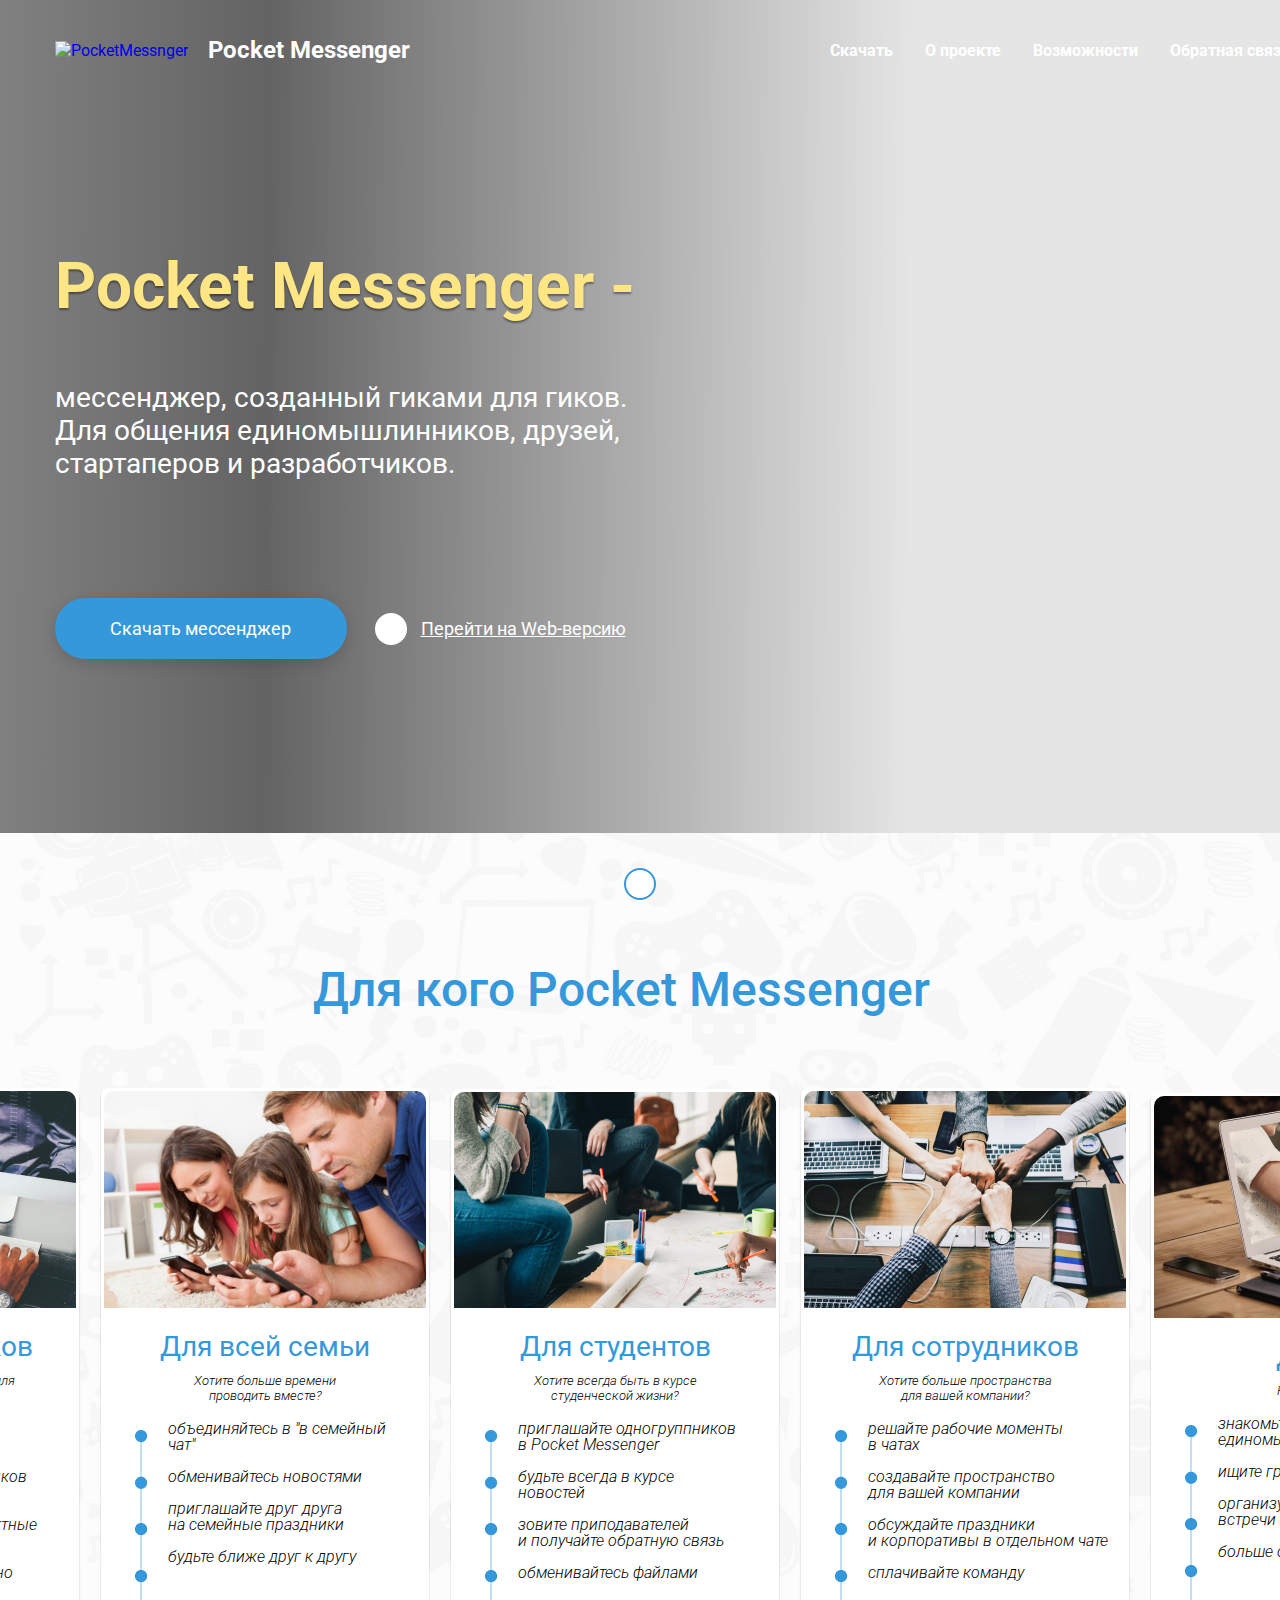
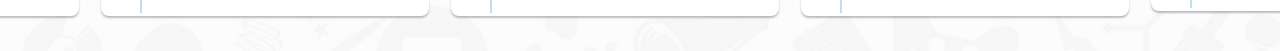
==== index.html @ c0f35e3f "index slider" ====
<!DOCTYPE html>
<html lang="en">

<head>
    <meta charset="UTF-8">
    <title>Pocket Messenger</title>
    <link href="css/normalize.css">
    <link href="https://fonts.googleapis.com/css?family=Roboto:300,300i,400,500,700,900" rel="stylesheet">
    <link rel="stylesheet" href="https://use.fontawesome.com/releases/v5.7.2/css/all.css" integrity="sha384-fnmOCqbTlWIlj8LyTjo7mOUStjsKC4pOpQbqyi7RrhN7udi9RwhKkMHpvLbHG9Sr" crossorigin="anonymous">
    <link rel="stylesheet" href="css/style.css">
</head>

<body>
    <header class="header" id="header">
        <div class="container">
            <div class="nav">
                <a href="#" class="logo">
                    <img src="img/Pocket.png" alt="PocketMessnger">
                </a>
                <p class="top_pocket_messenger">
                    Pocket Messenger
                </p>
                <ul class="menu">
                    <li class="menu_item">
                        <a href="#">Скачать</a>
                    </li>
                    <li class="menu_item">
                        <a href="#">О проекте</a>
                    </li>
                    <li class="menu_item">
                        <a href="#">Возможности</a>
                    </li>
                    <li class="menu_item">
                        <a href="#">Обратная связь</a>
                    </li>
                </ul>
            </div>
            <div class="offer">
                <div class="offer_title">
                    Pocket Messenger -
                </div>
                <p class="offer_intro">
                    мессенджер, созданный гиками для гиков.
                    Для общения единомышлинников, друзей, стартаперов и разработчиков.
                </p>
                <div class="offer_down">
                    <a href="#" class="btn_download">
                        Скачать мессенджер
                    </a>
                    <a href="#" class="fas fa-angle-right">
                    </a>
                    <a href="#" class="btn_web_version">
                        Перейти на Web-версию
                    </a>
                </div>
            </div>
        </div>
    </header>
    <section class="features" id="features">
        <div class="container_features_top">
            <a href="#" class="fas fa-angle-down">
            </a>
            <p class="features_title">
                Для кого Pocket Messenger
            </p>
        </div>
        <div class="container_features">
            <div class="slaider1">
                <img src="img/Slaider1.png" class="slaider_picture">
                <p class="features_slaider_title">
                    Для разработчиков
                </p>
                <p class="features_slaider_intro">
                    Нужно совместное пространство для<br> работы?
                </p>
                <div class="features_slaider">
                    <img src="img/Component-1.png" class="component">
                    <p> создавайте проекты и<br> объединяйтесь в группы</p>
                    <p>приглашайте новых участников<br> в команды</p>
                    <p>коллективно решайте проектные<br> вопросы</p>
                    <p>взамодействуйте эффективно</p>
                </div>
            </div>
            <div class="slaider2">
                <img src="img/Slaider2.png" class="slaider_picture">
                <p class="features_slaider_title">Для всей семьи</p>
                <p class="features_slaider_intro">
                    Хотите больше времени<br> проводить вместе?
                </p>
                <div class="features_slaider">
                    <img src="img/Component-1.png" class="component">
                    <p> объединяйтесь в "в семейный<br> чат"</p>
                    <p>обменивайтесь новостями</p>
                    <p>приглашайте друг друга<br> на семейные праздники</p>
                    <p>будьте ближе друг к другу</p>
                </div>
            </div>
            <div class="slaider3">
            	<img src="img/Slaider3.png" class="slaider_picture">
                <p class="features_slaider_title">Для студентов</p>
                <p class="features_slaider_intro">
                  Хотите всегда быть в курсе<br> студенческой жизни?
                </p>
                <div class="features_slaider">
                    <img src="img/Component-1.png" class="component">
                    <p> приглашайте одногруппников<br> в Pocket Messenger</p>
                    <p>будьте всегда в курсе<br> новостей</p>
                    <p>зовите приподавателей<br> и получайте обратную связь</p>
                    <p>обменивайтесь файлами</p>
                </div>
            </div>
            <div class="slaider4">
            	<img src="img/Slaider4.png" class="slaider_picture">
                <p class="features_slaider_title">Для сотрудников</p>
                <p class="features_slaider_intro">
                 Хотите больше пространства<br> для вашей компании?
                </p>
                <div class="features_slaider">
                    <img src="img/Component-1.png" class="component">
                    <p> решайте рабочие моменты<br> в чатах</p>
                    <p>создавайте пространство<br> для вашей компании</p>
                    <p>обсуждайте праздники<br> и корпоративы в отдельном чате</p>
                    <p>сплачивайте команду</p>
                </div>
            </div>
            <div class="slaider5">
            	<img src="img/Slaider5.png" class="slaider_picture">
                <p class="features_slaider_title">Для друзей</p>
                <p class="features_slaider_intro">
                 Не с кем играть в Dota 2?
                </p>
                <div class="features_slaider">
                    <img src="img/Component-1.png" class="component">
                    <p> знакомьтесь с<br> единомышленниками</p>
                    <p>ищите группы по интересам</p>
                    <p>организуйте тематические<br> встречи</p>
                    <p>больше общайтесь с друзьями</p>
                </div>
            </div>
        </div>
    </section>
</body>

</html>
---- css/style.css ----
body {
	font-family: 'Roboto', sans-serif;
	color: #3498DB;
	font-size 16px;
	margin: 0;
	padding: 0;
	overflow-x: hidden;
}

.container {
	max-width: 1171px;
	margin: 0 auto;
	height: 809px;

}

.header {
	/* background: url('../img/Group.png'), no-repeat; */
	background: linear-gradient(90.23deg, rgba(0, 0, 0, 0.47) -4.8%, rgba(0, 0, 0, 0.61) 20.84%, rgba(0, 0, 0, 0.1) 71.28%), url('../img/Group.png') no-repeat;
	background-size: cover;
	padding: 12px 0;
	color: #fff;


}

a {
	text-decoration: none
}

ul,
li {
	display: block;
	padding: 0;
	margin: 0;
}

.nav {
	display: -webkit-flex;
	display: -moz-flex;
	display: -ms-flex;
	display: -o-flex;
	display: flex;
	width: 1920px;
	align-items: center;
}

.logo {
	margin-right: 20px;
}

.btn_download {
	width: 252px;
	background: #3498DB;
	box-shadow: 0px 4px 15px rgba(0, 0, 0, 0.15);
	border-radius: 50px;
	font-weight: normal;
	font-size: 18px;
	padding: 20px;
	display: block;
	text-align: center;
	color: #fff;
}

.btn_download:hover {
	box-shadow: none;
}

.menu_item {
	margin-right: 32px;
}

.menu_item a {
	color: #FFFFFF;
	font-weight: bold;
	font-size: 16px;
}

.menu {
	display: -webkit-flex;
	display: -moz-flex;
	display: -ms-flex;
	display: -o-flex;
	display: flex;
}

.top_pocket_messenger {
	margin-right: 420px;
	font-weight: bold;
	font-size: 24px;
}

.offer_title {
	font-size: 64px;
	font-weight: bold;
	width: 818px;
	color: #FFE684;
	text-shadow: 0px 2px 2px rgba(0, 0, 0, 0.4);
	margin-top: 161px;
}

.offer_intro {
	font-size: 28px;
	width: 574px;
	margin-top: 57px;
}

.offer_down {
	display: -webkit-flex;
	display: -moz-flex;
	display: -ms-flex;
	display: -o-flex;
	display: flex;
	align-items: center;
	margin-top: 118px;
}

/* Кнопки */
.fa-angle-right {
	width: 32px;
	height: 32px;
	background: #FFFFFF;
	border: 2px solid #FFFFFF;
	box-sizing: border-box;
	padding: 6px;
	display: block;
	text-align: center;
	margin-left: 28px;
	color: #3498DB;
	border-radius: 50%;
}

.fa-angle-right:hover {
	background: #3498DB;
	border: 2px solid #3498DB;
	color: #FFFFFF;
}

.fa-angle-down {
	width: 32px;
	height: 32px;
	background: #FFFFFF;
	border: 2px solid #FFFFFF;
	box-sizing: border-box;
	padding: 6px;
	display: block;
	text-align: center;
	margin-left: 28px;
	color: #3498DB;
	border-radius: 50%;
	margin: auto;
	border: 2px solid #3498DB;

}

.fa-angle-down:hover {
	background: #3498DB;
	border: 2px solid #3498DB;
	color: #FFFFFF;
}

.btn_web_version {
	margin-left: 14px;
	font-size: 18px;
	text-decoration-line: underline;
	color: #FFFFFF;
}

.container_features_top {
	margin: 0 auto;
}

.features {
	background: url('../img/Fon.png') no-repeat;
	background-size: cover;
	padding: 35px 0;

}

.features_title {
	font-weight: 500;
	width: 655px;
	color: #3498DB;
	margin: auto;
	font-size: 48px;
	margin-top: 61px;
}

.container_features {
	margin: 0 auto;
	margin-top: 70px;
	display: -webkit-flex;
	display: -moz-flex;
	display: -ms-flex;
	display: -o-flex;
	display: flex;
	align-items: center;
	justify-content: center;
}

.slaider1 {
	border: 3px solid #fff;
	background: #FFFFFF;
	box-shadow: 0px 2px 2px rgba(0, 0, 0, 0.25);
	border-radius: 8px;
	margin-right: 22px;

}

.slaider_picture {
	border-radius: 10px 10px 0 0;

}

.features_slaider_title {
	font-size: 28px;
	color: #3498DB;
	font-weight: regular;
	margin: auto;
	margin-top: 18px;
	text-align: center;
}

.features_slaider_intro {
	margin: auto;
	margin-top: 10px;
	margin-bottom: 18px;
	font-style: italic;
	font-weight: 300;
	font-size: 13px;
	text-align: center;
	color: #000000;
}

.component {
	margin-left: 31px;
	float: left;
	margin-right: 20px;
	margin-top: 9px;
}

.features_slaider {
	margin: auto;
	font-weight: 300;
	font-size: 16px;
	color: #000000;
	line-height: 1.0em;
	font-style: italic;
}

.slaider2 {
	border: 3px solid #fff;
	background: #FFFFFF;
	box-shadow: 0px 2px 2px rgba(0, 0, 0, 0.25);
	border-radius: 8px;
	margin-right: 22px;
}

.slaider3 {
	border: 3px solid #fff;
	background: #FFFFFF;
	box-shadow: 0px 2px 2px rgba(0, 0, 0, 0.25);
	border-radius: 8px;
	margin-right: 22px;
}

.slaider4 {
	border: 3px solid #fff;
	background: #FFFFFF;
	box-shadow: 0px 2px 2px rgba(0, 0, 0, 0.25);
	border-radius: 8px;
	margin-right: 22px;
}

.slaider5 {
	border: 3px solid #fff;
	background: #FFFFFF;
	box-shadow: 0px 2px 2px rgba(0, 0, 0, 0.25);
	border-radius: 8px;
}
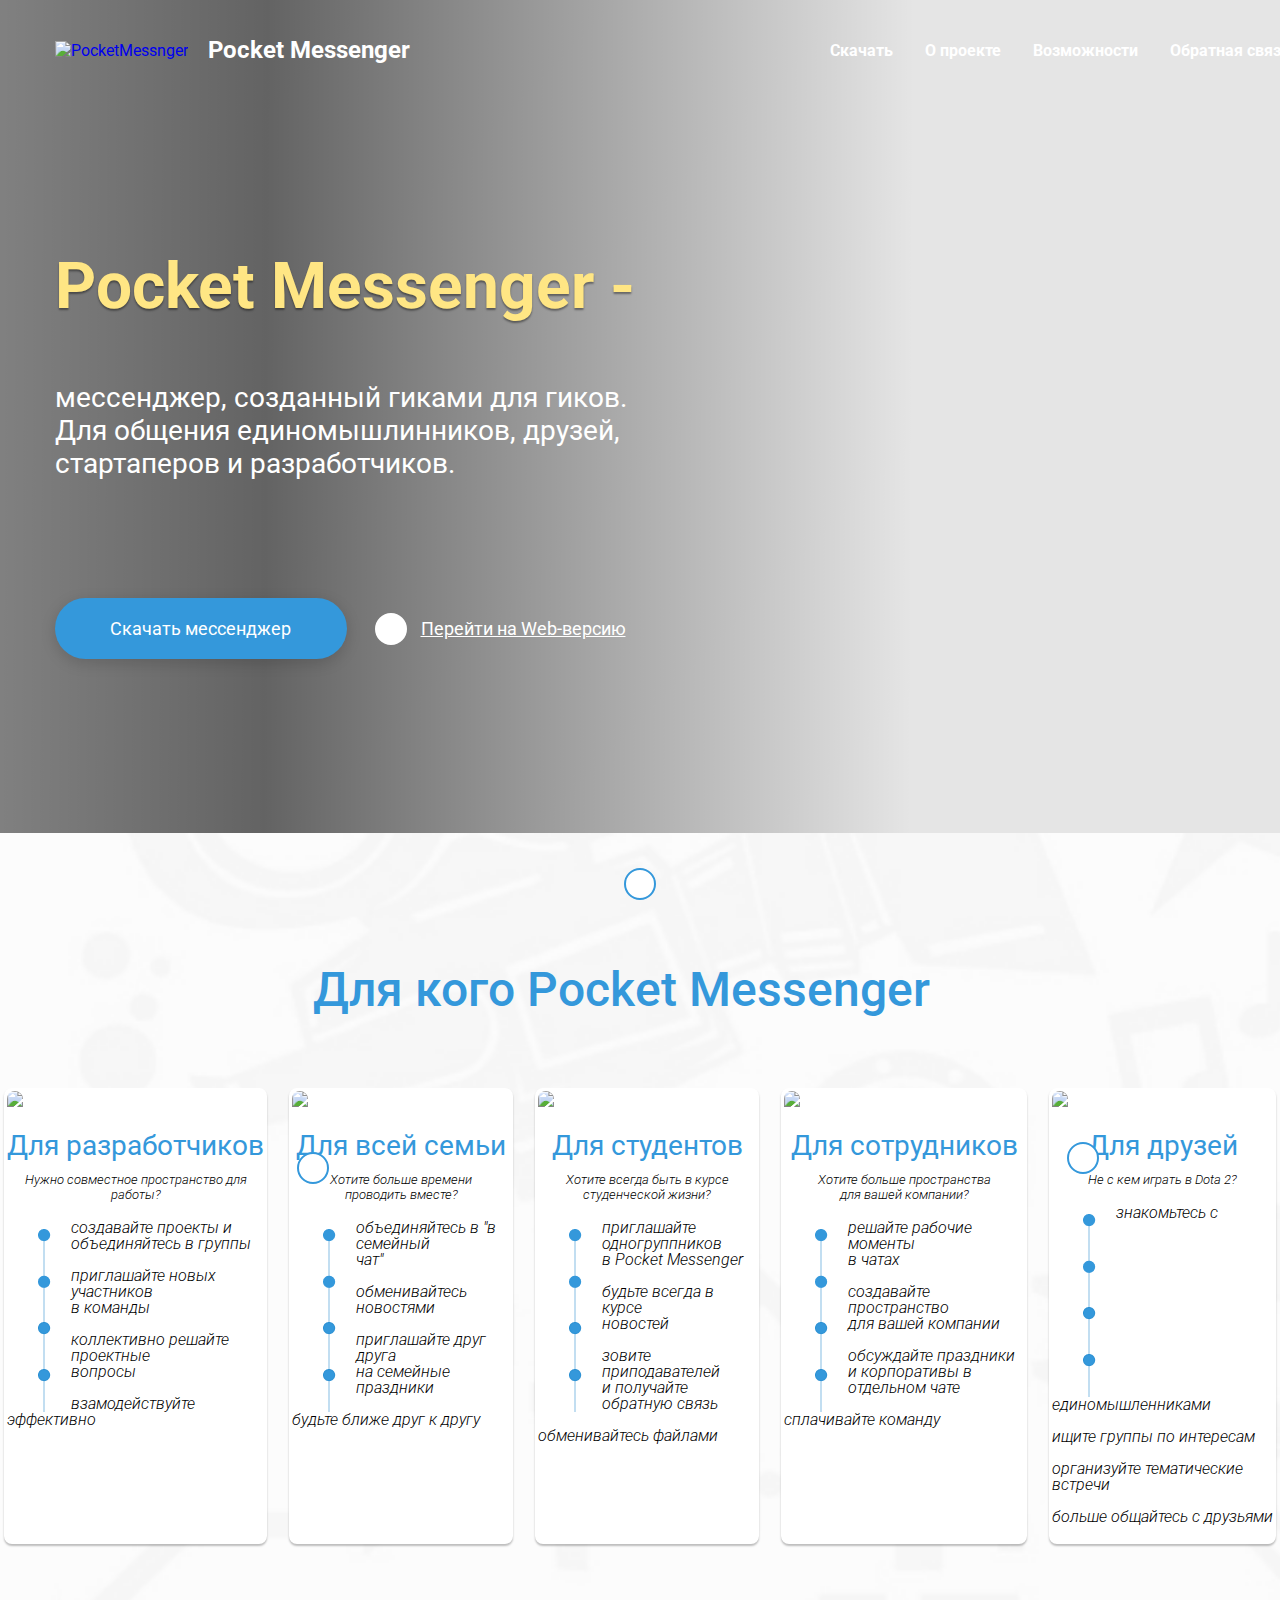
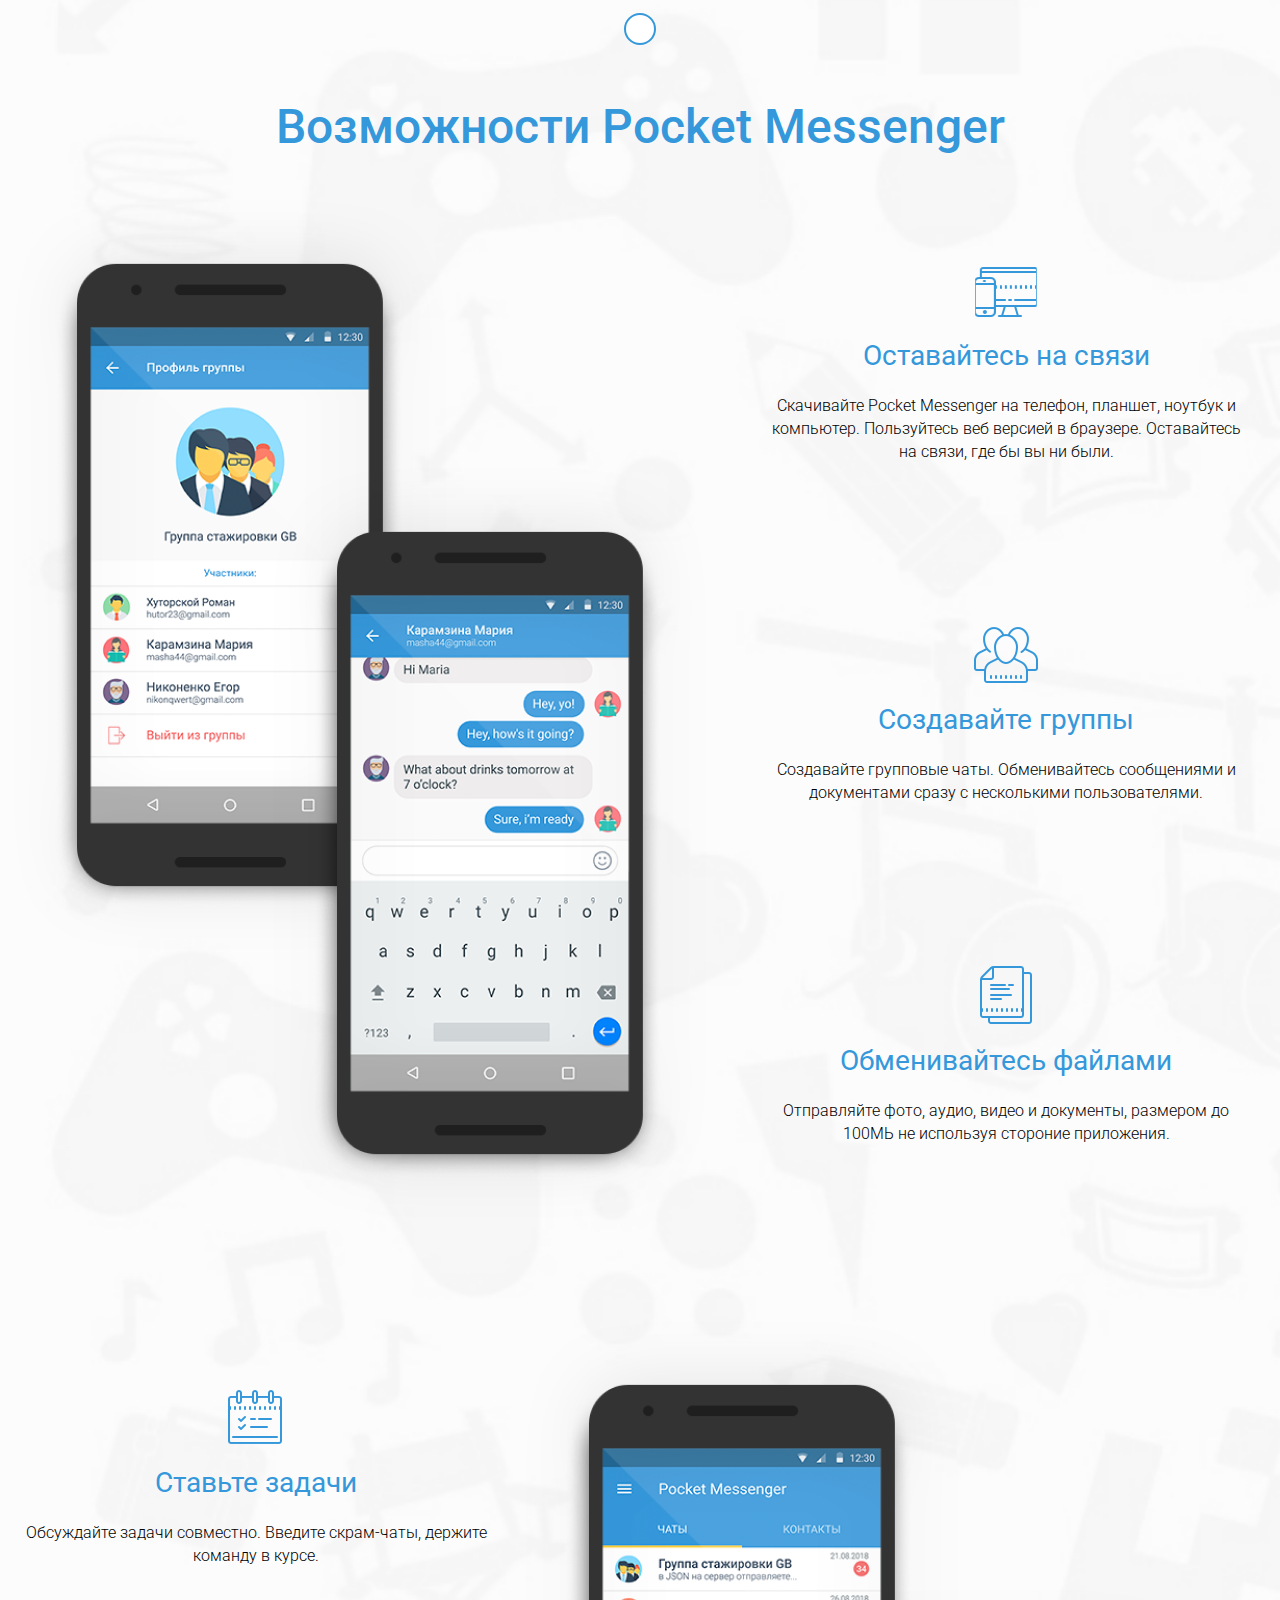
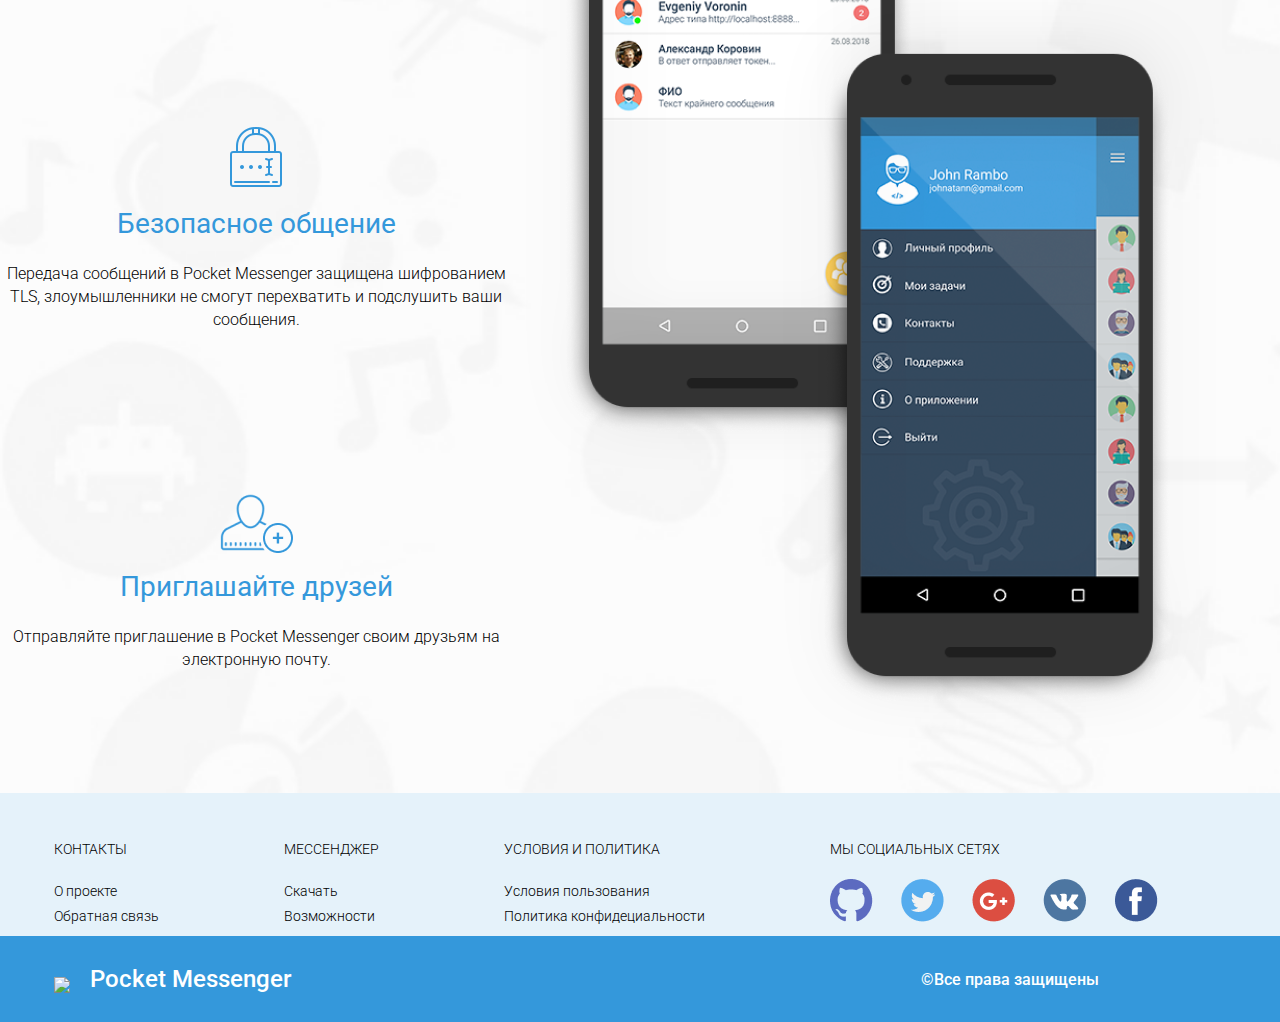
==== commit 9d4b4ce6: "index full" ====
--- a/index.html
+++ b/index.html
@@ -2,143 +2,232 @@
 <html lang="en">
 
 <head>
-    <meta charset="UTF-8">
-    <title>Pocket Messenger</title>
-    <link href="css/normalize.css">
-    <link href="https://fonts.googleapis.com/css?family=Roboto:300,300i,400,500,700,900" rel="stylesheet">
-    <link rel="stylesheet" href="https://use.fontawesome.com/releases/v5.7.2/css/all.css" integrity="sha384-fnmOCqbTlWIlj8LyTjo7mOUStjsKC4pOpQbqyi7RrhN7udi9RwhKkMHpvLbHG9Sr" crossorigin="anonymous">
-    <link rel="stylesheet" href="css/style.css">
+	<meta charset="UTF-8">
+	<title>Pocket Messenger</title>
+	<link href="css/normalize.css">
+	<link href="https://fonts.googleapis.com/css?family=Roboto:300,300i,400,500,700,900" rel="stylesheet">
+	<link rel="stylesheet" href="https://use.fontawesome.com/releases/v5.7.2/css/all.css" integrity="sha384-fnmOCqbTlWIlj8LyTjo7mOUStjsKC4pOpQbqyi7RrhN7udi9RwhKkMHpvLbHG9Sr" crossorigin="anonymous">
+	<link rel="stylesheet" href="css/style.css">
 </head>
 
 <body>
-    <header class="header" id="header">
-        <div class="container">
-            <div class="nav">
-                <a href="#" class="logo">
-                    <img src="img/Pocket.png" alt="PocketMessnger">
-                </a>
-                <p class="top_pocket_messenger">
-                    Pocket Messenger
-                </p>
-                <ul class="menu">
-                    <li class="menu_item">
-                        <a href="#">Скачать</a>
-                    </li>
-                    <li class="menu_item">
-                        <a href="#">О проекте</a>
-                    </li>
-                    <li class="menu_item">
-                        <a href="#">Возможности</a>
-                    </li>
-                    <li class="menu_item">
-                        <a href="#">Обратная связь</a>
-                    </li>
-                </ul>
-            </div>
-            <div class="offer">
-                <div class="offer_title">
-                    Pocket Messenger -
-                </div>
-                <p class="offer_intro">
-                    мессенджер, созданный гиками для гиков.
-                    Для общения единомышлинников, друзей, стартаперов и разработчиков.
-                </p>
-                <div class="offer_down">
-                    <a href="#" class="btn_download">
-                        Скачать мессенджер
-                    </a>
-                    <a href="#" class="fas fa-angle-right">
-                    </a>
-                    <a href="#" class="btn_web_version">
-                        Перейти на Web-версию
-                    </a>
-                </div>
-            </div>
-        </div>
-    </header>
-    <section class="features" id="features">
-        <div class="container_features_top">
-            <a href="#" class="fas fa-angle-down">
-            </a>
-            <p class="features_title">
-                Для кого Pocket Messenger
-            </p>
-        </div>
-        <div class="container_features">
-            <div class="slaider1">
-                <img src="img/Slaider1.png" class="slaider_picture">
-                <p class="features_slaider_title">
-                    Для разработчиков
-                </p>
-                <p class="features_slaider_intro">
-                    Нужно совместное пространство для<br> работы?
-                </p>
-                <div class="features_slaider">
-                    <img src="img/Component-1.png" class="component">
-                    <p> создавайте проекты и<br> объединяйтесь в группы</p>
-                    <p>приглашайте новых участников<br> в команды</p>
-                    <p>коллективно решайте проектные<br> вопросы</p>
-                    <p>взамодействуйте эффективно</p>
-                </div>
-            </div>
-            <div class="slaider2">
-                <img src="img/Slaider2.png" class="slaider_picture">
-                <p class="features_slaider_title">Для всей семьи</p>
-                <p class="features_slaider_intro">
-                    Хотите больше времени<br> проводить вместе?
-                </p>
-                <div class="features_slaider">
-                    <img src="img/Component-1.png" class="component">
-                    <p> объединяйтесь в "в семейный<br> чат"</p>
-                    <p>обменивайтесь новостями</p>
-                    <p>приглашайте друг друга<br> на семейные праздники</p>
-                    <p>будьте ближе друг к другу</p>
-                </div>
-            </div>
-            <div class="slaider3">
-            	<img src="img/Slaider3.png" class="slaider_picture">
-                <p class="features_slaider_title">Для студентов</p>
-                <p class="features_slaider_intro">
-                  Хотите всегда быть в курсе<br> студенческой жизни?
-                </p>
-                <div class="features_slaider">
-                    <img src="img/Component-1.png" class="component">
-                    <p> приглашайте одногруппников<br> в Pocket Messenger</p>
-                    <p>будьте всегда в курсе<br> новостей</p>
-                    <p>зовите приподавателей<br> и получайте обратную связь</p>
-                    <p>обменивайтесь файлами</p>
-                </div>
-            </div>
-            <div class="slaider4">
-            	<img src="img/Slaider4.png" class="slaider_picture">
-                <p class="features_slaider_title">Для сотрудников</p>
-                <p class="features_slaider_intro">
-                 Хотите больше пространства<br> для вашей компании?
-                </p>
-                <div class="features_slaider">
-                    <img src="img/Component-1.png" class="component">
-                    <p> решайте рабочие моменты<br> в чатах</p>
-                    <p>создавайте пространство<br> для вашей компании</p>
-                    <p>обсуждайте праздники<br> и корпоративы в отдельном чате</p>
-                    <p>сплачивайте команду</p>
-                </div>
-            </div>
-            <div class="slaider5">
-            	<img src="img/Slaider5.png" class="slaider_picture">
-                <p class="features_slaider_title">Для друзей</p>
-                <p class="features_slaider_intro">
-                 Не с кем играть в Dota 2?
-                </p>
-                <div class="features_slaider">
-                    <img src="img/Component-1.png" class="component">
-                    <p> знакомьтесь с<br> единомышленниками</p>
-                    <p>ищите группы по интересам</p>
-                    <p>организуйте тематические<br> встречи</p>
-                    <p>больше общайтесь с друзьями</p>
-                </div>
-            </div>
-        </div>
-    </section>
+	<header class="header" id="header">
+		<div class="container">
+			<div class="nav">
+				<a href="#" class="logo">
+					<img src="img/Pocket.png" alt="PocketMessnger">
+				</a>
+				<p class="top_pocket_messenger">
+					Pocket Messenger
+				</p>
+				<ul class="menu">
+					<li class="menu_item">
+						<a href="#">Скачать</a>
+					</li>
+					<li class="menu_item">
+						<a href="#">О проекте</a>
+					</li>
+					<li class="menu_item">
+						<a href="#">Возможности</a>
+					</li>
+					<li class="menu_item">
+						<a href="#">Обратная связь</a>
+					</li>
+				</ul>
+			</div>
+			<div class="offer">
+				<h1 class="offer_title">
+					Pocket Messenger -
+				</h1>
+				<p class="offer_intro">
+					мессенджер, созданный гиками для гиков.
+					Для общения единомышлинников, друзей, стартаперов и разработчиков.
+				</p>
+				<div class="offer_down">
+					<a href="#" class="btn_download">
+						Скачать мессенджер
+					</a>
+					<a href="#" class="fas fa-angle-right fa-angle-right_download">
+					</a>
+					<a href="#" class="btn_web_version">
+						Перейти на Web-версию
+					</a>
+				</div>
+			</div>
+		</div>
+	</header>
+	<section class="features" id="features">
+		<div class="container_features_top">
+			<a href="#" class="fas fa-angle-down fa-angle-down_top">
+			</a>
+			<h2 class="features_title">
+				Для кого Pocket Messenger
+			</h2>
+		</div>
+		<div class="container_features">
+			<div class="slider1">
+				<img src="img/slider1.png" class="slider_picture">
+				<i class="fas fa-angle-left">
+				</i>
+				<p class="features_slider_title">
+					Для разработчиков
+				</p>
+				<p class="features_slider_intro">
+					Нужно совместное пространство для<br> работы?
+				</p>
+				<div class="features_slider">
+					<img src="img/Component-1.png" class="component">
+					<p> создавайте проекты и<br> объединяйтесь в группы</p>
+					<p>приглашайте новых участников<br> в команды</p>
+					<p>коллективно решайте проектные<br> вопросы</p>
+					<p>взамодействуйте эффективно</p>
+				</div>
+			</div>
+			<div class="slider2">
+				<img src="img/slider2.png" class="slider_picture">
+				<p class="features_slider_title">Для всей семьи</p>
+				<p class="features_slider_intro">
+					Хотите больше времени<br> проводить вместе?
+				</p>
+				<div class="features_slider">
+					<img src="img/Component-1.png" class="component">
+					<p> объединяйтесь в "в семейный<br> чат"</p>
+					<p>обменивайтесь новостями</p>
+					<p>приглашайте друг друга<br> на семейные праздники</p>
+					<p>будьте ближе друг к другу</p>
+				</div>
+			</div>
+			<div class="slider3">
+				<img src="img/slider3.png" class="slider_picture">
+				<p class="features_slider_title">Для студентов</p>
+				<p class="features_slider_intro">
+					Хотите всегда быть в курсе<br> студенческой жизни?
+				</p>
+				<div class="features_slider">
+					<img src="img/Component-1.png" class="component">
+					<p> приглашайте одногруппников<br> в Pocket Messenger</p>
+					<p>будьте всегда в курсе<br> новостей</p>
+					<p>зовите приподавателей<br> и получайте обратную связь</p>
+					<p>обменивайтесь файлами</p>
+				</div>
+			</div>
+			<div class="slider4">
+				<img src="img/slider4.png" class="slider_picture">
+				<p class="features_slider_title">Для сотрудников</p>
+				<p class="features_slider_intro">
+					Хотите больше пространства<br> для вашей компании?
+				</p>
+				<div class="features_slider">
+					<img src="img/Component-1.png" class="component">
+					<p> решайте рабочие моменты<br> в чатах</p>
+					<p>создавайте пространство<br> для вашей компании</p>
+					<p>обсуждайте праздники<br> и корпоративы в отдельном чате</p>
+					<p>сплачивайте команду</p>
+				</div>
+			</div>
+			<div class="slider5">
+				<img src="img/slider5.png" class="slider_picture">
+				<i class="fas fa-angle-right fa-angle-right_slider">
+				</i>
+				<p class="features_slider_title">Для друзей</p>
+				<p class="features_slider_intro">
+					Не с кем играть в Dota 2?
+				</p>
+				<div class="features_slider">
+					<img src="img/Component-1.png" class="component">
+					<p> знакомьтесь с<br> единомышленниками</p>
+					<p>ищите группы по интересам</p>
+					<p>организуйте тематические<br> встречи</p>
+					<p>больше общайтесь с друзьями</p>
+				</div>
+			</div>
+		</div>
+		<div class="features_bot">
+			<i class="fas fa-angle-down fa-angle-down_bot"></i>
+			<h2 class="opportunities_title">Возможности Pocket Messenger</h2>
+		</div>
+		<div class="container_opportunities">
+			<div class="opportunities_top">
+				<div class="opportunities_top_left">
+					<img src="img/Smartphone_main1.png">
+				</div>
+				<div class="opportunities_top_right">
+					<div class="opportunities_top_right1">
+						<img src="img/icon-multiple-devices.png">
+						<h3 class="h3_main">
+							Оставайтесь на связи
+						</h3>
+						<p class="opportunities_text">Скачивайте Pocket Messenger на телефон, планшет, ноутбук и компьютер. Пользуйтесь веб версией в браузере. Оставайтесь на связи, где бы вы ни были.</p>
+					</div>
+					<div class="opportunities_top_right2">
+						<img src="img/icon-people.png">
+						<h3 class="h3_main">Создавайте группы</h3>
+						<p class="opportunities_text">Создавайте групповые чаты. Обменивайтесь сообщениями и документами сразу с несколькими пользователями.
+						</p>
+					</div>
+					<div class="opportunities_top_right3">
+						<img src="img/icon-documents.png">
+						<h3 class="h3_main">Обменивайтесь файлами</h3>
+						<p class="opportunities_text">Отправляйте фото, аудио, видео и документы, размером до 100МЬ не используя стороние приложения.</p>
+					</div>
+				</div>
+			</div>
+			<div class="opportunities_bot">
+				<div class="opportunities_bot_left">
+					<div class="opportunities_bop_left1">
+						<img src="img/icons-planner.png">
+						<h3 class="h3_main">Ставьте задачи</h3>
+						<p class="opportunities_text">Обсуждайте задачи совместно. Введите скрам-чаты, держите команду в курсе.</p>
+					</div>
+					<div class="opportunities_bop_left2">
+						<img src="img/icons-password.png">
+						<h3 class="h3_main">Безопасное общение</h3>
+						<p class="opportunities_text">Передача сообщений в Pocket Messenger защищена шифрованием TLS, злоумышленники не смогут перехватить и подслушить ваши сообщения.</p>
+					</div>
+					<div class="opportunities_bop_left3"><img src="img/icon-adduser.png"></div>
+					<h3 class="h3_main">Приглашайте друзей</h3>
+					<p class="opportunities_text">Отправляйте приглашение в Pocket Messenger своим друзьям на электронную почту.</p>
+				</div>
+				<div class="opportunities_bot_right"><img src="img/Smartphone_main2.png"></div>
+			</div>
+		</div>
+	</section>
+	<div class="bottom">
+		<div class=container_bot>
+			<div class="part_narrow">
+				<div class="title_narrow">Контакты</div>
+				<a href="#">О проекте</a>
+				<a href="#">Обратная связь</a>
+			</div>
+			<div class="part_narrow">
+				<div class="title_narrow">Мессенджер</div>
+				<a href="#">Скачать</a>
+				<a href="#">Возможности</a>
+			</div>
+			<div class="part_narrow">
+				<div class="title_narrow">Условия и политика</div>
+				<a href="#">Условия пользования</a>
+				<a href="#">Политика конфидециальности</a>
+			</div>
+			<div class="narrow_social">
+				<div class="title_narrow">Мы социальных сетях</div>
+				<a href="#"><img src="img/icon-vector.png"></a>
+				<a href="#"><img src="img/icon-twitter.png"></a>
+				<a href="#"><img src="img/icon-google_plus.png"></a>
+				<a href="#"><img src="img/icon-vk.png"></a>
+				<a href="#"><img src="img/icon-facebook.png"></a>
+			</div>
+		</div>
+	</div>
+	<div class="footer">
+	<div class="container_footer">
+	<div class="footer_logo">
+		<img src="img/Pocket.png">
+		</div>
+		<p class="footer_pocket_messenger">Pocket Messenger</p>
+		<p class="copyright">&copy;Все права защищены</p>
+		</div>
+	</div>
 </body>
 
 </html>
--- a/css/style.css
+++ b/css/style.css
@@ -15,13 +15,10 @@
 }
 
 .header {
-	/* background: url('../img/Group.png'), no-repeat; */
 	background: linear-gradient(90.23deg, rgba(0, 0, 0, 0.47) -4.8%, rgba(0, 0, 0, 0.61) 20.84%, rgba(0, 0, 0, 0.1) 71.28%), url('../img/Group.png') no-repeat;
 	background-size: cover;
 	padding: 12px 0;
 	color: #fff;
-
-
 }
 
 a {
@@ -116,7 +113,7 @@
 }
 
 /* Кнопки */
-.fa-angle-right {
+.fa-angle-right_download {
 	width: 32px;
 	height: 32px;
 	background: #FFFFFF;
@@ -130,13 +127,13 @@
 	border-radius: 50%;
 }
 
-.fa-angle-right:hover {
+.fa-angle-right_download:hover {
 	background: #3498DB;
 	border: 2px solid #3498DB;
 	color: #FFFFFF;
 }
 
-.fa-angle-down {
+.fa-angle-down_top {
 	width: 32px;
 	height: 32px;
 	background: #FFFFFF;
@@ -153,7 +150,78 @@
 
 }
 
-.fa-angle-down:hover {
+.fa-angle-down_top:hover {
+	background: #3498DB;
+	border: 2px solid #3498DB;
+	color: #FFFFFF;
+}
+
+.fa-angle-left {
+	width: 32px;
+	height: 32px;
+	background: #FFFFFF;
+	border: 2px solid #FFFFFF;
+	box-sizing: border-box;
+	padding: 6px;
+	display: block;
+	text-align: center;
+	color: #3498DB;
+	border-radius: 50%;
+	margin: auto;
+	border: 2px solid #3498DB;
+	position: absolute;
+	margin-top: 41px;
+	margin-left: 290px;
+}
+
+.fa-angle-left:hover {
+	background: #3498DB;
+	border: 2px solid #3498DB;
+	color: #FFFFFF;
+}
+
+.fa-angle-right_slider {
+	width: 32px;
+	height: 32px;
+	background: #FFFFFF;
+	border: 2px solid #FFFFFF;
+	box-sizing: border-box;
+	padding: 6px;
+	display: block;
+	text-align: center;
+	color: #3498DB;
+	border-radius: 50%;
+	margin: auto;
+	border: 2px solid #3498DB;
+	position: absolute;
+	margin-top: 31px;
+	margin-left: 15px
+}
+
+.fa-angle-right_slider:hover {
+	background: #3498DB;
+	border: 2px solid #3498DB;
+	color: #FFFFFF;
+}
+
+.fa-angle-down_bot {
+	width: 32px;
+	height: 32px;
+	background: #FFFFFF;
+	border: 2px solid #FFFFFF;
+	box-sizing: border-box;
+	padding: 6px;
+	display: block;
+	text-align: center;
+	margin-left: 28px;
+	color: #3498DB;
+	border-radius: 50%;
+	margin: auto;
+	margin-top: 69px;
+	border: 2px solid #3498DB;
+}
+
+.fa-angle-down_bot:hover {
 	background: #3498DB;
 	border: 2px solid #3498DB;
 	color: #FFFFFF;
@@ -166,6 +234,10 @@
 	color: #FFFFFF;
 }
 
+.container_features {
+	margin: 0 auto;
+}
+
 .container_features_top {
 	margin: 0 auto;
 }
@@ -194,11 +266,10 @@
 	display: -ms-flex;
 	display: -o-flex;
 	display: flex;
-	align-items: center;
 	justify-content: center;
 }
 
-.slaider1 {
+.slider1 {
 	border: 3px solid #fff;
 	background: #FFFFFF;
 	box-shadow: 0px 2px 2px rgba(0, 0, 0, 0.25);
@@ -207,12 +278,12 @@
 
 }
 
-.slaider_picture {
+.slider_picture {
 	border-radius: 10px 10px 0 0;
 
 }
 
-.features_slaider_title {
+.features_slider_title {
 	font-size: 28px;
 	color: #3498DB;
 	font-weight: regular;
@@ -221,7 +292,7 @@
 	text-align: center;
 }
 
-.features_slaider_intro {
+.features_slider_intro {
 	margin: auto;
 	margin-top: 10px;
 	margin-bottom: 18px;
@@ -239,7 +310,7 @@
 	margin-top: 9px;
 }
 
-.features_slaider {
+.features_slider {
 	margin: auto;
 	font-weight: 300;
 	font-size: 16px;
@@ -248,7 +319,7 @@
 	font-style: italic;
 }
 
-.slaider2 {
+.slider2 {
 	border: 3px solid #fff;
 	background: #FFFFFF;
 	box-shadow: 0px 2px 2px rgba(0, 0, 0, 0.25);
@@ -256,7 +327,7 @@
 	margin-right: 22px;
 }
 
-.slaider3 {
+.slider3 {
 	border: 3px solid #fff;
 	background: #FFFFFF;
 	box-shadow: 0px 2px 2px rgba(0, 0, 0, 0.25);
@@ -264,7 +335,7 @@
 	margin-right: 22px;
 }
 
-.slaider4 {
+.slider4 {
 	border: 3px solid #fff;
 	background: #FFFFFF;
 	box-shadow: 0px 2px 2px rgba(0, 0, 0, 0.25);
@@ -272,9 +343,167 @@
 	margin-right: 22px;
 }
 
-.slaider5 {
+.slider5 {
 	border: 3px solid #fff;
 	background: #FFFFFF;
 	box-shadow: 0px 2px 2px rgba(0, 0, 0, 0.25);
 	border-radius: 8px;
-}+}
+
+.opportunities_title {
+	margin: auto;
+	margin-top: 53px;
+	margin-bottom: 32px;
+	font-size: 48px;
+	font-weight: 500;
+	width: 729px;
+}
+
+.container_opportunities {
+	margin: auto;
+	max-width: 1318px;
+}
+
+.opportunities_top {
+	display: -webkit-flex;
+	display: -moz-flex;
+	display: -ms-flex;
+	display: -o-flex;
+	display: flex;
+}
+
+.opportunities_top_left {}
+
+.opportunities_top_right {
+	padding-left: 48px;
+	padding-top: 72px;
+	width: 472px;
+	text-align: center;
+}
+
+.h3_main {
+	margin: auto;
+	padding-top: 12px;
+	font-weight: normal;
+	font-size: 28px;
+}
+
+.opportunities_text {
+	margin: auto;
+	padding-top: 22px;
+	font-weight: 300;
+	line-height: 23px;
+	font-size: 16px;
+	color: #000000;
+}
+
+.opportunities_top_right2 {
+	margin-top: 160px;
+}
+
+.opportunities_top_right3 {
+	margin-top: 160px;
+}
+
+.opportunities_bot {
+	display: -webkit-flex;
+	display: -moz-flex;
+	display: -ms-flex;
+	display: -o-flex;
+	display: flex;
+}
+
+.opportunities_bot_left {
+	text-align: center;
+	margin-top: 150px;
+}
+
+.opportunities_bot_right {
+	padding-top: 72px;
+	padding-right: 48px;
+}
+
+.opportunities_bop_left2 {
+	margin-top: 160px;
+}
+
+.opportunities_bop_left3 {
+	margin-top: 160px;
+}
+
+.bottom {
+	height: 143px;
+	background-color: rgba(52, 152, 219, 0.13);
+}
+
+.container_bot {
+	display: -webkit-flex;
+	display: -moz-flex;
+	display: -ms-flex;
+	display: -o-flex;
+	display: flex;
+	max-width: 1173px;
+	margin: 0 auto;
+}
+
+.title_narrow {
+	font-weight: 300;
+	line-height: 25px;
+	font-size: 14px;
+	color: #000000;
+	text-transform: uppercase;
+	margin-top: 44px;
+	margin-bottom: 17px;
+}
+
+.part_narrow {
+	padding-right: 125px;
+}
+
+.part_narrow a {
+	font-weight: 300;
+	line-height: 25px;
+	font-size: 14px;
+	color: #000000;
+	display: block;
+}
+
+.narrow_social img {
+	padding-right: 24px;
+}
+
+.footer {
+	background-color: #3498DB;
+}
+
+.container_footer {
+	margin: 0 auto;
+	display: -webkit-flex;
+	display: -moz-flex;
+	display: -ms-flex;
+	display: -o-flex;
+	display: flex;
+	max-width: 1173px;
+	align-items: center;
+	height: 86px;
+}
+
+.footer_logo {
+	margin-right: 20px;
+	margin-top: 15px;
+}
+
+.footer_pocket_messenger {
+	font-weight: 500;
+	line-height: normal;
+	font-size: 24px;
+	color: #FFFFFF;
+}
+
+.copyright {
+	font-weight: 500;
+	line-height: normal;
+	font-size: 16px;
+	color: #FFFFFF;
+	margin-left: 630px;
+}
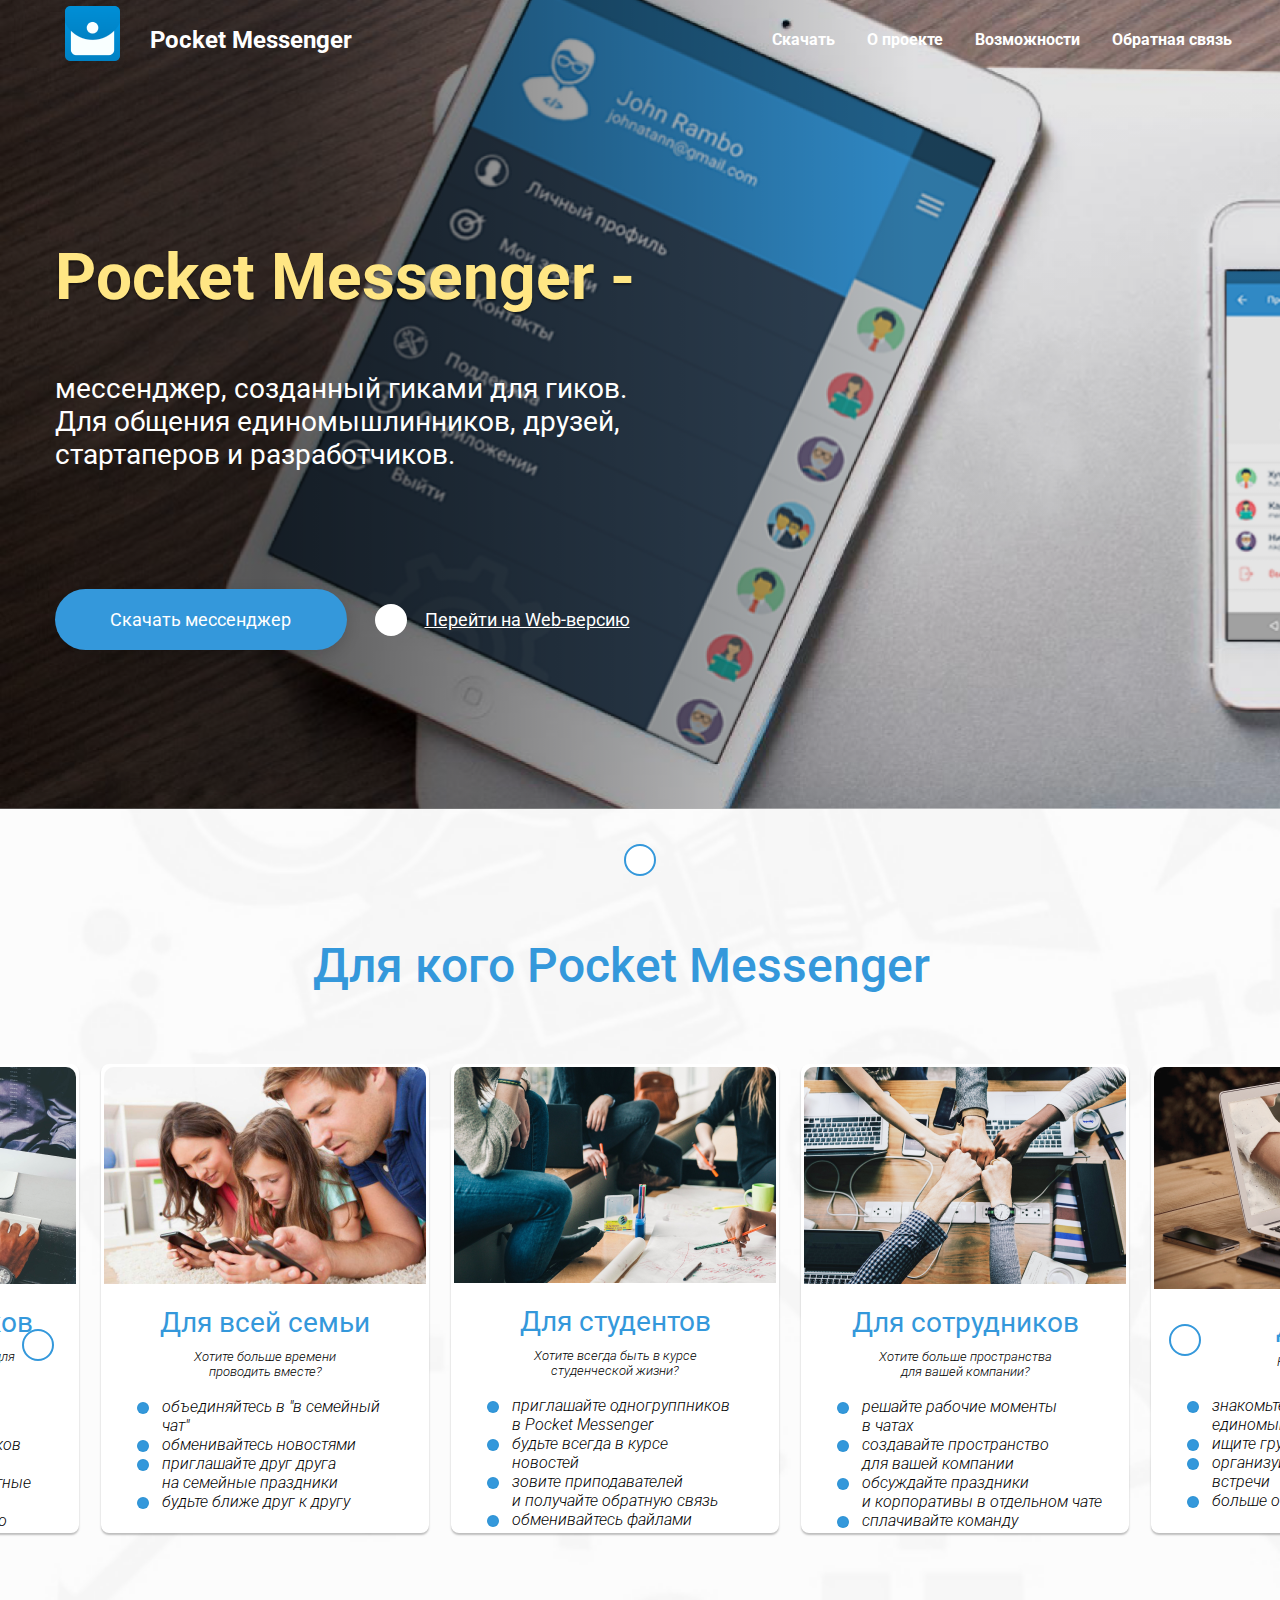
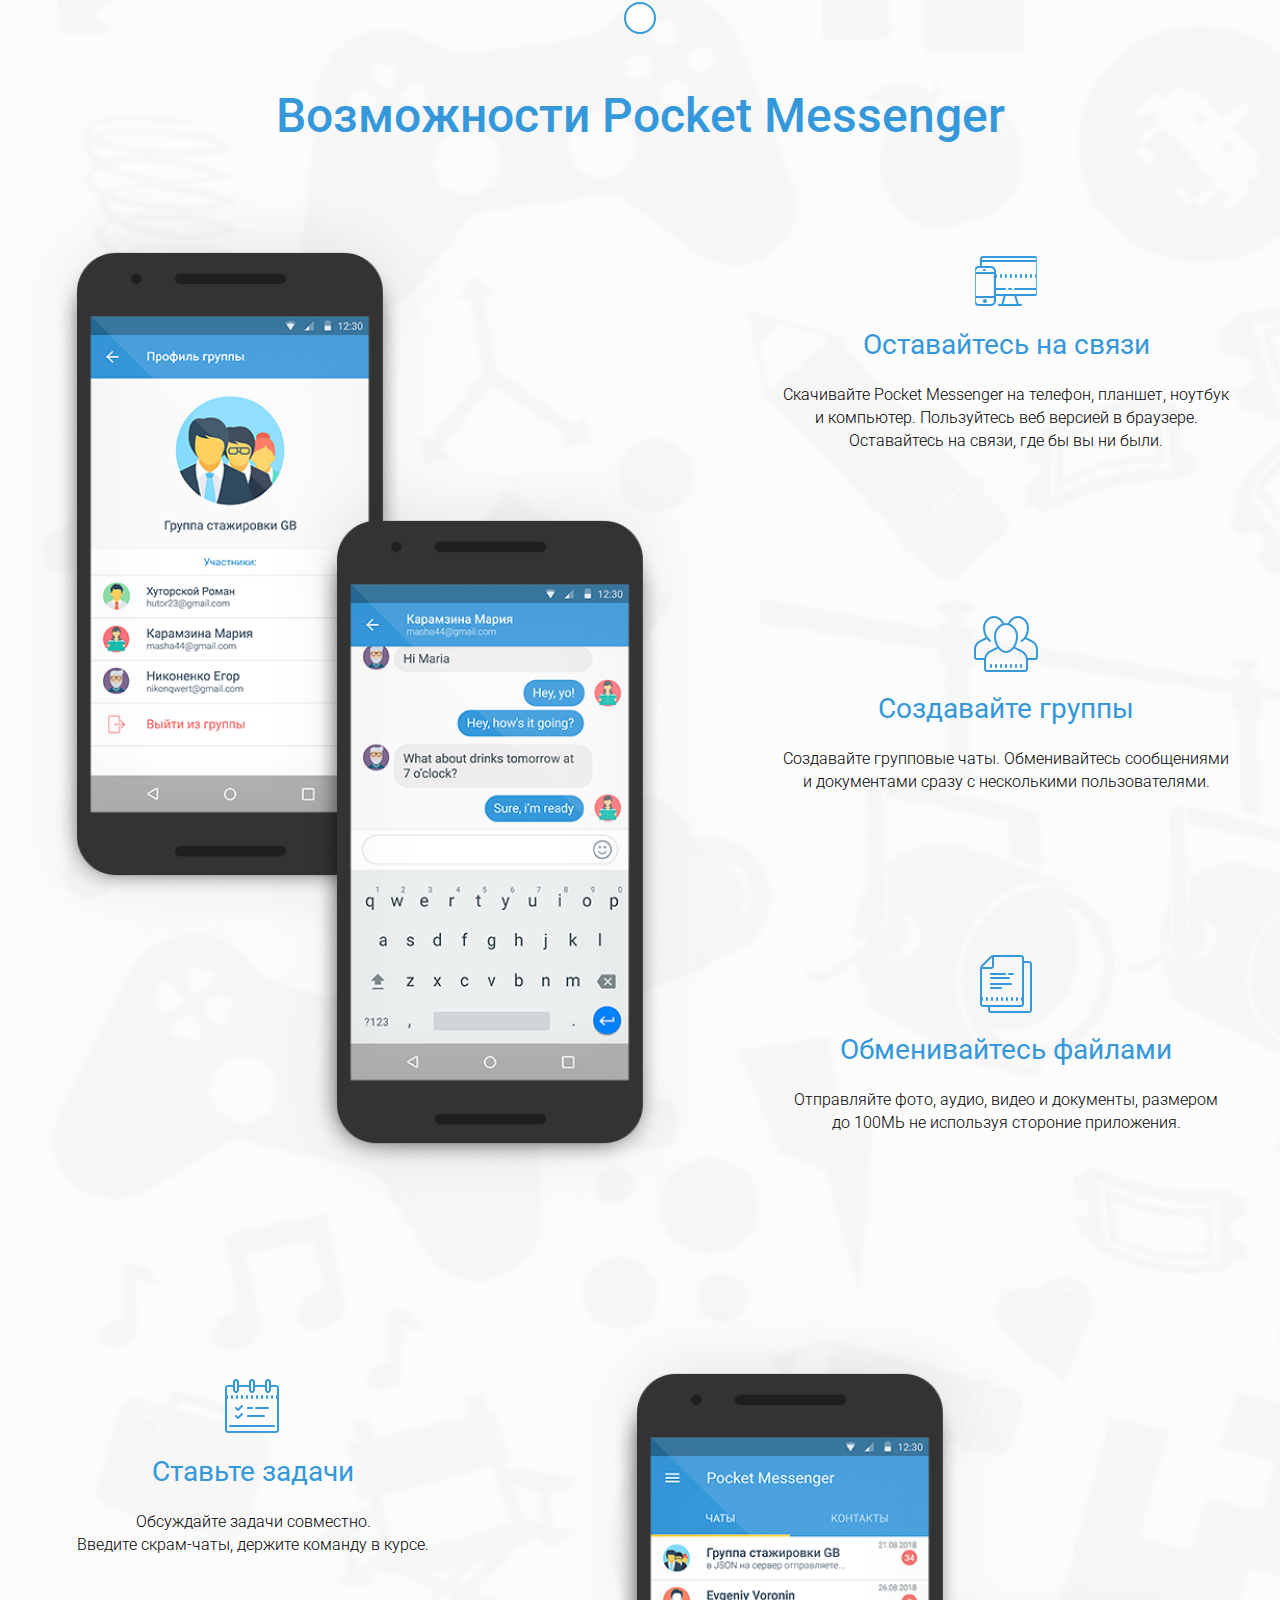
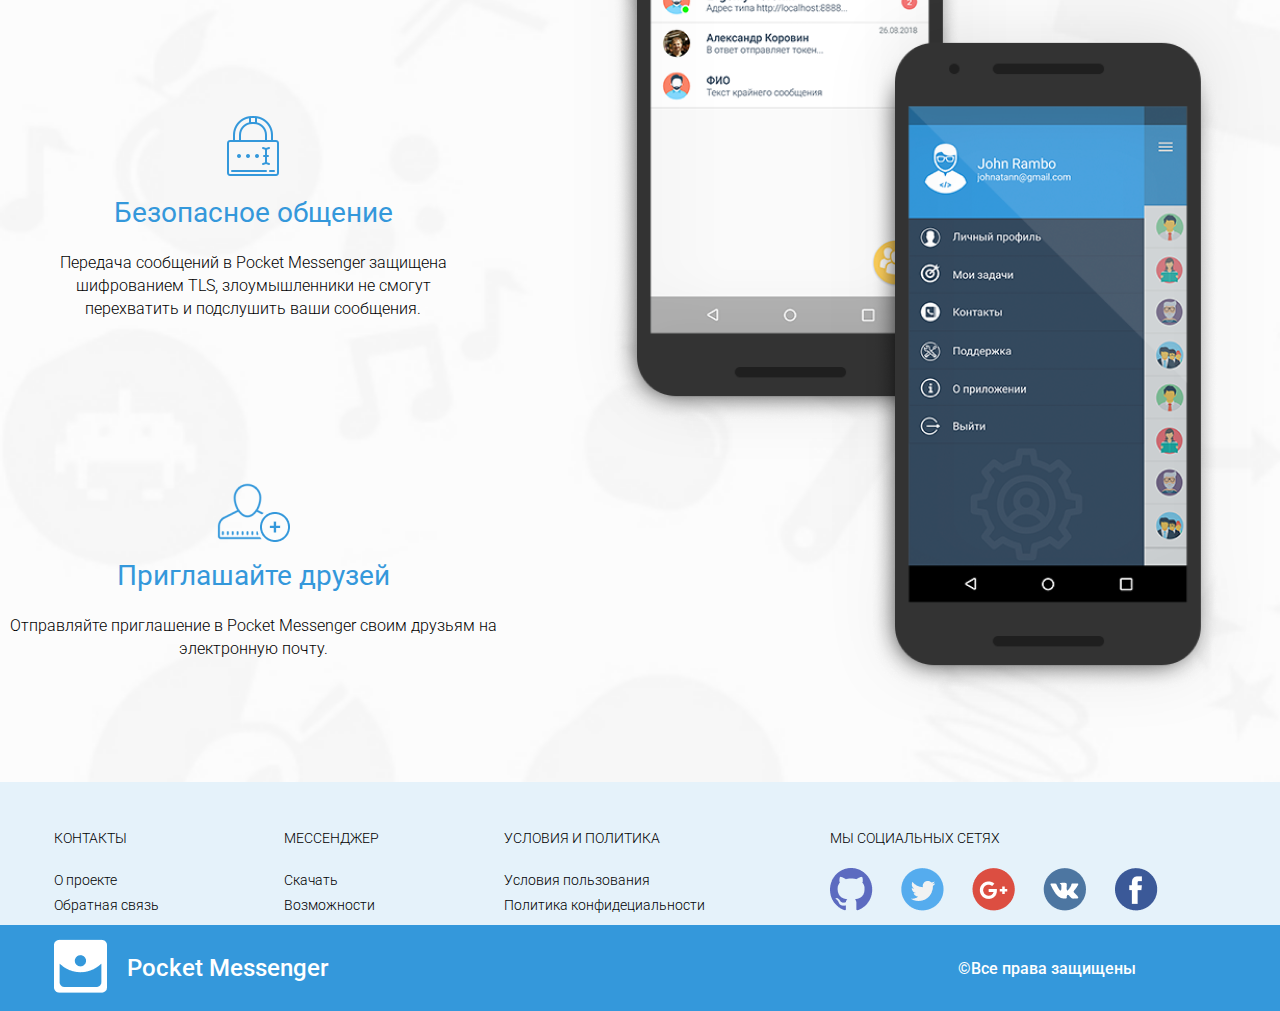
==== commit 8df7f5b6: "edits_2" ====
--- a/index.html
+++ b/index.html
@@ -1,5 +1,5 @@
 <!DOCTYPE html>
-<html lang="en">
+<html lang="ru">
 
 <head>
 	<meta charset="UTF-8">
@@ -11,27 +11,27 @@
 </head>
 
 <body>
-	<header class="header" id="header">
-		<div class="container">
+	<header class="header_main" id="header">
+		<div class="container_main">
 			<div class="nav">
-				<a href="#" class="logo">
-					<img src="img/Pocket.png" alt="PocketMessnger">
+				<a href="index.html" class="logo">
+					<img src="img/pocket.png" alt="PocketMessnger">
 				</a>
-				<p class="top_pocket_messenger">
+				<p class="top_pocket_messenger_main">
 					Pocket Messenger
 				</p>
 				<ul class="menu">
 					<li class="menu_item">
-						<a href="#">Скачать</a>
-					</li>
-					<li class="menu_item">
-						<a href="#">О проекте</a>
+						<a href="download.html">Скачать</a>
+					</li>
+					<li class="menu_item">
+						<a href="about_the_project.html">О проекте</a>
 					</li>
 					<li class="menu_item">
 						<a href="#">Возможности</a>
 					</li>
 					<li class="menu_item">
-						<a href="#">Обратная связь</a>
+						<a href="feedback.html">Обратная связь</a>
 					</li>
 				</ul>
 			</div>
@@ -44,7 +44,7 @@
 					Для общения единомышлинников, друзей, стартаперов и разработчиков.
 				</p>
 				<div class="offer_down">
-					<a href="#" class="btn_download">
+					<a href="download.html" class="btn_download">
 						Скачать мессенджер
 					</a>
 					<a href="#" class="fas fa-angle-right fa-angle-right_download">
@@ -58,11 +58,11 @@
 	</header>
 	<section class="features" id="features">
 		<div class="container_features_top">
-			<a href="#" class="fas fa-angle-down fa-angle-down_top">
-			</a>
-			<h2 class="features_title">
+			<a href="#anchor1" class="fas fa-angle-down fa-angle-down_top">
+			</a><a name="anchor1"></a>
+			<h3 class="features_title">
 				Для кого Pocket Messenger
-			</h2>
+			</h3>
 		</div>
 		<div class="container_features">
 			<div class="slider1">
@@ -75,13 +75,12 @@
 				<p class="features_slider_intro">
 					Нужно совместное пространство для<br> работы?
 				</p>
-				<div class="features_slider">
-					<img src="img/Component-1.png" class="component">
-					<p> создавайте проекты и<br> объединяйтесь в группы</p>
-					<p>приглашайте новых участников<br> в команды</p>
-					<p>коллективно решайте проектные<br> вопросы</p>
-					<p>взамодействуйте эффективно</p>
-				</div>
+				<ul class="features_slider">
+					<li>создавайте проекты и<br> объединяйтесь в группы</li>
+					<li>приглашайте новых участников<br> в команды</li>
+					<li>коллективно решайте проектные<br> вопросы</li>
+					<li>взамодействуйте эффективно</li>
+				</ul>
 			</div>
 			<div class="slider2">
 				<img src="img/slider2.png" class="slider_picture">
@@ -89,13 +88,12 @@
 				<p class="features_slider_intro">
 					Хотите больше времени<br> проводить вместе?
 				</p>
-				<div class="features_slider">
-					<img src="img/Component-1.png" class="component">
-					<p> объединяйтесь в "в семейный<br> чат"</p>
-					<p>обменивайтесь новостями</p>
-					<p>приглашайте друг друга<br> на семейные праздники</p>
-					<p>будьте ближе друг к другу</p>
-				</div>
+				<ul class="features_slider">
+					<li> объединяйтесь в "в семейный<br> чат"</li>
+					<li>обменивайтесь новостями</li>
+					<li>приглашайте друг друга<br> на семейные праздники</li>
+					<li>будьте ближе друг к другу</li>
+				</ul>
 			</div>
 			<div class="slider3">
 				<img src="img/slider3.png" class="slider_picture">
@@ -103,13 +101,12 @@
 				<p class="features_slider_intro">
 					Хотите всегда быть в курсе<br> студенческой жизни?
 				</p>
-				<div class="features_slider">
-					<img src="img/Component-1.png" class="component">
-					<p> приглашайте одногруппников<br> в Pocket Messenger</p>
-					<p>будьте всегда в курсе<br> новостей</p>
-					<p>зовите приподавателей<br> и получайте обратную связь</p>
-					<p>обменивайтесь файлами</p>
-				</div>
+				<ul class="features_slider">
+					<li> приглашайте одногруппников<br> в Pocket Messenger</li>
+					<li>будьте всегда в курсе<br> новостей</li>
+					<li>зовите приподавателей<br> и получайте обратную связь</li>
+					<li>обменивайтесь файлами</li>
+				</ul>
 			</div>
 			<div class="slider4">
 				<img src="img/slider4.png" class="slider_picture">
@@ -117,78 +114,76 @@
 				<p class="features_slider_intro">
 					Хотите больше пространства<br> для вашей компании?
 				</p>
-				<div class="features_slider">
-					<img src="img/Component-1.png" class="component">
-					<p> решайте рабочие моменты<br> в чатах</p>
-					<p>создавайте пространство<br> для вашей компании</p>
-					<p>обсуждайте праздники<br> и корпоративы в отдельном чате</p>
-					<p>сплачивайте команду</p>
-				</div>
+				<ul class="features_slider">
+					<li> решайте рабочие моменты<br> в чатах</li>
+					<li>создавайте пространство<br> для вашей компании</li>
+					<li>обсуждайте праздники<br> и корпоративы в отдельном чате</li>
+					<li>сплачивайте команду</li>
+				</ul>
 			</div>
 			<div class="slider5">
 				<img src="img/slider5.png" class="slider_picture">
 				<i class="fas fa-angle-right fa-angle-right_slider">
 				</i>
 				<p class="features_slider_title">Для друзей</p>
-				<p class="features_slider_intro">
+				<p class="features_slider_intro_last">
 					Не с кем играть в Dota 2?
 				</p>
-				<div class="features_slider">
-					<img src="img/Component-1.png" class="component">
-					<p> знакомьтесь с<br> единомышленниками</p>
-					<p>ищите группы по интересам</p>
-					<p>организуйте тематические<br> встречи</p>
-					<p>больше общайтесь с друзьями</p>
-				</div>
+				<ul class="features_slider">
+					<li> знакомьтесь с<br> единомышленниками</li>
+					<li>ищите группы по интересам</li>
+					<li>организуйте тематические<br> встречи</li>
+					<li>больше общайтесь с друзьями</li>
+				</ul>
 			</div>
 		</div>
 		<div class="features_bot">
-			<i class="fas fa-angle-down fa-angle-down_bot"></i>
+			<a href="#anchor2" class="fas fa-angle-down fa-angle-down_bot"></a><a name="anchor2"></a>
 			<h2 class="opportunities_title">Возможности Pocket Messenger</h2>
 		</div>
 		<div class="container_opportunities">
 			<div class="opportunities_top">
 				<div class="opportunities_top_left">
-					<img src="img/Smartphone_main1.png">
+					<img src="img/smartphone_main1.png">
 				</div>
 				<div class="opportunities_top_right">
 					<div class="opportunities_top_right1">
-						<img src="img/icon-multiple-devices.png">
+						<img src="img/icon_multiple_devices.png">
 						<h3 class="h3_main">
 							Оставайтесь на связи
 						</h3>
-						<p class="opportunities_text">Скачивайте Pocket Messenger на телефон, планшет, ноутбук и компьютер. Пользуйтесь веб версией в браузере. Оставайтесь на связи, где бы вы ни были.</p>
+						<p class="opportunities_text">Скачивайте Pocket Messenger на телефон, планшет, ноутбук<br> и компьютер. Пользуйтесь веб версией в браузере. Оставайтесь на связи, где бы вы ни были.</p>
 					</div>
 					<div class="opportunities_top_right2">
-						<img src="img/icon-people.png">
+						<img src="img/icon_people.png">
 						<h3 class="h3_main">Создавайте группы</h3>
-						<p class="opportunities_text">Создавайте групповые чаты. Обменивайтесь сообщениями и документами сразу с несколькими пользователями.
+						<p class="opportunities_text">Создавайте групповые чаты. Обменивайтесь сообщениями<br> и документами сразу с несколькими пользователями.
 						</p>
 					</div>
 					<div class="opportunities_top_right3">
-						<img src="img/icon-documents.png">
+						<img src="img/icon_documents.png">
 						<h3 class="h3_main">Обменивайтесь файлами</h3>
-						<p class="opportunities_text">Отправляйте фото, аудио, видео и документы, размером до 100МЬ не используя стороние приложения.</p>
+						<p class="opportunities_text">Отправляйте фото, аудио, видео и документы, размером<br> до 100МЬ не используя стороние приложения.</p>
 					</div>
 				</div>
 			</div>
 			<div class="opportunities_bot">
 				<div class="opportunities_bot_left">
 					<div class="opportunities_bop_left1">
-						<img src="img/icons-planner.png">
+						<img src="img/icons_planner.png">
 						<h3 class="h3_main">Ставьте задачи</h3>
-						<p class="opportunities_text">Обсуждайте задачи совместно. Введите скрам-чаты, держите команду в курсе.</p>
+						<p class="opportunities_text">Обсуждайте задачи совместно.<br>Введите скрам-чаты, держите команду в курсе.</p>
 					</div>
 					<div class="opportunities_bop_left2">
-						<img src="img/icons-password.png">
+						<img src="img/icons_password.png">
 						<h3 class="h3_main">Безопасное общение</h3>
-						<p class="opportunities_text">Передача сообщений в Pocket Messenger защищена шифрованием TLS, злоумышленники не смогут перехватить и подслушить ваши сообщения.</p>
-					</div>
-					<div class="opportunities_bop_left3"><img src="img/icon-adduser.png"></div>
+						<p class="opportunities_text">Передача сообщений в Pocket Messenger защищена<br> шифрованием TLS, злоумышленники не смогут <br>перехватить и подслушить ваши сообщения.</p>
+					</div>
+					<div class="opportunities_bop_left3"><img src="img/icon_adduser.png"></div>
 					<h3 class="h3_main">Приглашайте друзей</h3>
 					<p class="opportunities_text">Отправляйте приглашение в Pocket Messenger своим друзьям на электронную почту.</p>
 				</div>
-				<div class="opportunities_bot_right"><img src="img/Smartphone_main2.png"></div>
+				<div class="opportunities_bot_right"><img src="img/smartphone_main2.png"></div>
 			</div>
 		</div>
 	</section>
@@ -211,21 +206,21 @@
 			</div>
 			<div class="narrow_social">
 				<div class="title_narrow">Мы социальных сетях</div>
-				<a href="#"><img src="img/icon-vector.png"></a>
-				<a href="#"><img src="img/icon-twitter.png"></a>
-				<a href="#"><img src="img/icon-google_plus.png"></a>
-				<a href="#"><img src="img/icon-vk.png"></a>
-				<a href="#"><img src="img/icon-facebook.png"></a>
+				<a href="#"><img src="img/icon_vector.png"></a>
+				<a href="#"><img src="img/icon_twitter.png"></a>
+				<a href="#"><img src="img/icon_google_plus.png"></a>
+				<a href="#"><img src="img/icon_vk.png"></a>
+				<a href="#"><img src="img/icon_facebook.png"></a>
 			</div>
 		</div>
 	</div>
 	<div class="footer">
-	<div class="container_footer">
-	<div class="footer_logo">
-		<img src="img/Pocket.png">
-		</div>
-		<p class="footer_pocket_messenger">Pocket Messenger</p>
-		<p class="copyright">&copy;Все права защищены</p>
+		<div class="container_footer">
+			<div class="footer_logo">
+				<img src="img/pocket2.png">
+			</div>
+			<p class="footer_pocket_messenger">Pocket Messenger</p>
+			<p class="copyright">&copy;Все права защищены</p>
 		</div>
 	</div>
 </body>
--- a/css/style.css
+++ b/css/style.css
@@ -7,22 +7,28 @@
 	overflow-x: hidden;
 }
 
-.container {
+.container_main {
 	max-width: 1171px;
 	margin: 0 auto;
 	height: 809px;
 
 }
 
-.header {
-	background: linear-gradient(90.23deg, rgba(0, 0, 0, 0.47) -4.8%, rgba(0, 0, 0, 0.61) 20.84%, rgba(0, 0, 0, 0.1) 71.28%), url('../img/Group.png') no-repeat;
+.header_main {
+	background: linear-gradient(90.23deg, rgba(0, 0, 0, 0.47) -4.8%, rgba(0, 0, 0, 0.61) 20.84%, rgba(0, 0, 0, 0.1) 71.28%), url('../img/group.png') no-repeat;
 	background-size: cover;
-	padding: 12px 0;
 	color: #fff;
 }
 
 a {
-	text-decoration: none
+	text-decoration: none;
+	color: inherit;
+}
+
+.menu a {
+	display: inline-block;
+	padding: 2em;
+	margin: -2em;
 }
 
 ul,
@@ -60,7 +66,12 @@
 }
 
 .btn_download:hover {
-	box-shadow: none;
+	background: #6DC4FF;
+}
+
+.btn_download:active {
+	background: #2E86C2;
+	box-shadow: 0px 4px 15px rgba(0, 0, 0, 0.15);
 }
 
 .menu_item {
@@ -73,6 +84,15 @@
 	font-size: 16px;
 }
 
+.menu_item a:hover {
+	color: #6DC4FF;
+	text-decoration-line: underline;
+}
+
+.menu_item a:active {
+	color: #FFE684;
+}
+
 .menu {
 	display: -webkit-flex;
 	display: -moz-flex;
@@ -81,7 +101,7 @@
 	display: flex;
 }
 
-.top_pocket_messenger {
+.top_pocket_messenger_main {
 	margin-right: 420px;
 	font-weight: bold;
 	font-size: 24px;
@@ -228,10 +248,18 @@
 }
 
 .btn_web_version {
-	margin-left: 14px;
 	font-size: 18px;
 	text-decoration-line: underline;
 	color: #FFFFFF;
+	padding: 1em;
+}
+
+.btn_web_version:hover {
+	text-decoration: none
+}
+
+.fa-angle-right_download:hover + .btn_web_version {
+	text-decoration: none
 }
 
 .container_features {
@@ -243,7 +271,7 @@
 }
 
 .features {
-	background: url('../img/Fon.png') no-repeat;
+	background: url('../img/fon.png') no-repeat;
 	background-size: cover;
 	padding: 35px 0;
 
@@ -303,11 +331,15 @@
 	color: #000000;
 }
 
-.component {
-	margin-left: 31px;
-	float: left;
-	margin-right: 20px;
-	margin-top: 9px;
+.features_slider_intro_last {
+	margin: auto;
+	margin-top: 10px;
+	margin-bottom: 27px;
+	font-style: italic;
+	font-weight: 300;
+	font-size: 13px;
+	text-align: center;
+	color: #000000;
 }
 
 .features_slider {
@@ -315,9 +347,31 @@
 	font-weight: 300;
 	font-size: 16px;
 	color: #000000;
-	line-height: 1.0em;
 	font-style: italic;
-}
+
+}
+
+.features_slider li {
+	position: relative;
+	padding-left: 58px;
+
+}
+
+.features_slider li::before {
+	content: "";
+	border-radius: 50%;
+	background: #3498DB;
+	border: 1px solid rgba(39, 140, 207, 0.56);
+	box-sizing: border-box;
+	width: 12px;
+	height: 12px;
+	display: inline-block;
+	position: absolute;
+	margin-left: -25px;
+	margin-top: 5px;
+}
+
+.features_slider li::after {}
 
 .slider2 {
 	border: 3px solid #fff;
@@ -420,7 +474,7 @@
 
 .opportunities_bot_right {
 	padding-top: 72px;
-	padding-right: 48px;
+	padding-left: 54px;
 }
 
 .opportunities_bop_left2 {
@@ -469,7 +523,7 @@
 }
 
 .narrow_social img {
-	padding-right: 24px;
+	margin-right: 24px;
 }
 
 .footer {
@@ -490,7 +544,6 @@
 
 .footer_logo {
 	margin-right: 20px;
-	margin-top: 15px;
 }
 
 .footer_pocket_messenger {
@@ -498,6 +551,7 @@
 	line-height: normal;
 	font-size: 24px;
 	color: #FFFFFF;
+
 }
 
 .copyright {
@@ -507,3 +561,392 @@
 	color: #FFFFFF;
 	margin-left: 630px;
 }
+
+
+/*Download*/
+
+.header {
+	background: #3498DB;
+}
+
+.container {
+	max-width: 1171px;
+	margin: 0 auto;
+	height: 80px;
+}
+
+.top_pocket_messenger {
+	font-weight: 500;
+	line-height: normal;
+	font-size: 24px;
+	color: #FFFFFF;
+	margin-right: 420px;
+}
+
+.download {
+	background: url('../img/fon.png') no-repeat;
+	background-size: cover;
+}
+
+.download_top {
+	padding-top: 143px;
+	margin: auto;
+	display: -webkit-flex;
+	display: -moz-flex;
+	display: -ms-flex;
+	display: -o-flex;
+	display: flex;
+	align-items: center;
+	max-width: 1171px;
+}
+
+.dowload_top_left {}
+
+.dowload_top_right {
+	position: absolute;
+	right: 0
+}
+
+.download_title {
+	margin: auto;
+	font-weight: 500;
+	line-height: normal;
+	font-size: 48px;
+}
+
+.download_intro {
+	margin: auto;
+	font-weight: normal;
+	line-height: normal;
+	font-size: 28px;
+	color: #000000;
+	padding-top: 19px;
+}
+
+.download_text {
+	margin: auto;
+	font-weight: 300;
+	line-height: 23px;
+	font-size: 16px;
+	color: #000000;
+	padding-top: 35px;
+
+}
+
+.download_btn_top {
+	margin: auto;
+	padding-top: 78px;
+}
+
+.download_bg1 {
+	background: url('../img/mockup_1bcg.png') no-repeat top right;
+	height: 622px;
+}
+
+.download_bot {
+	margin: auto;
+	display: -webkit-flex;
+	display: -moz-flex;
+	display: -ms-flex;
+	display: -o-flex;
+	display: flex;
+	align-items: center;
+}
+
+.download_bot_left {
+	margin: auto;
+	padding-left: 250px;
+	padding-top: 168px;
+}
+
+.download_bg2 {
+	background: url('../img/mockup_2bcg.png') no-repeat bottom left;
+	height: 628px;
+	width: 1039px;
+}
+
+.download_bot_right {
+	margin-left: 102px;
+}
+
+.download_btn_bot {
+	margin: auto;
+	padding-top: 78px;
+	padding-left: 12px;
+}
+
+.download_btn_bot_child:nth-child(1) {
+	padding-right: 21px
+}
+
+.download_btn_bot_child:nth-child(2) {
+	padding-right: 21px
+}
+
+.download_text a {
+	text-decoration: underline
+}
+
+/*About The Project*/
+
+.about {
+	background: url('../img/fon.png') no-repeat;
+	background-size: cover;
+}
+
+.about_top {
+	padding-top: 112px;
+	padding-bottom: 42px;
+}
+
+.about_title {
+	font-weight: 500;
+	line-height: normal;
+	font-size: 48px;
+	text-align: center;
+	margin: auto;
+}
+
+
+.about_intro {
+	font-weight: normal;
+	font-size: 28px;
+	text-align: center;
+	color: #000000;
+	margin: auto;
+}
+
+.about_line {
+	margin: auto;
+	display: -webkit-flex;
+	display: -moz-flex;
+	display: -ms-flex;
+	display: -o-flex;
+	display: flex;
+	align-items: center
+}
+
+.container_about {
+	max-width: 1171px;
+	margin: auto;
+}
+
+.about_text_1 {
+	font-weight: 300;
+	line-height: 23px;
+	font-size: 16px;
+	color: #000000;
+	padding-top: 96px;
+	padding-left: 116px
+}
+
+.about_1 {
+	background: url('../img/num_1.png') no-repeat;
+	width: 621px;
+	height: 325px;
+}
+
+.geekbrains_logo {
+	margin-left: 245px;
+}
+
+.about_2 {
+	margin-left: 98px;
+	text-align: right;
+	background: url('../img/num_2.png') no-repeat top right;
+	height: 541px;
+}
+
+.h3_about_2 {
+	font-weight: 600;
+	font-size: 40px;
+	margin: auto;
+	padding-bottom: 82px;
+	padding-top: 56px;
+}
+
+.about_text_2 {
+	font-weight: 300;
+	line-height: 23px;
+	font-size: 16px;
+	color: #000000;
+}
+
+.about_btn_1 {
+	width: 229px;
+	background: #3498DB;
+	box-shadow: 0px 4px 15px rgba(0, 0, 0, 0.15);
+	border-radius: 50px;
+	font-weight: normal;
+	font-size: 18px;
+	padding: 20px;
+	display: block;
+	text-align: center;
+	color: #fff;
+	float: right;
+	margin-top: 28px
+}
+
+.about_3 {
+	background: url('../img/num_3.png') no-repeat top left;
+	height: 562px;
+	padding-bottom: 98px;
+}
+
+.about_text_3 {
+	font-weight: 300;
+	line-height: 23px;
+	font-size: 16px;
+	color: #000000;
+}
+
+.h3_about_3 {
+	font-weight: 600;
+	font-size: 40px;
+	margin: auto;
+	padding-top: 88px;
+	padding-left: 66px;
+	padding-bottom: 105px;
+}
+
+.about_btn_2 {
+	width: 229px;
+	background: #3498DB;
+	box-shadow: 0px 4px 15px rgba(0, 0, 0, 0.15);
+	border-radius: 50px;
+	font-weight: normal;
+	font-size: 18px;
+	padding: 20px;
+	display: block;
+	text-align: center;
+	color: #fff;
+	margin-top: 28px
+}
+
+.about_text_3_bot {
+	margin: auto;
+	margin-top: 30px;
+	font-weight: 300;
+	line-height: 23px;
+	font-size: 16px;
+	color: #000000;
+}
+
+.about_btn_1:hover {
+	background: #6DC4FF;
+}
+
+.about_btn_1:active {
+	background: #2E86C2;
+	box-shadow: 0px 4px 15px rgba(0, 0, 0, 0.15);
+}
+
+.about_btn_2:hover {
+	background: #6DC4FF;
+}
+
+.about_btn_2:active {
+	background: #2E86C2;
+	box-shadow: 0px 4px 15px rgba(0, 0, 0, 0.15);
+}
+
+/*FeedBack*/
+
+.feedback {
+	background: url('../img/fon.png') no-repeat;
+	background-size: cover;
+	min-height: 100vh;
+}
+
+.container_feedback {
+	max-width: 1171px;
+	margin: auto;
+	text-align: center;
+}
+
+.feedback_title {
+	margin: auto;
+	padding-top: 111px;
+	padding-bottom: 20px;
+	font-weight: 500;
+	font-size: 48px;
+	text-align: center;
+}
+
+.feedback_intro {
+	margin: auto;
+	font-weight: 300;
+	font-size: 24px;
+	text-align: center;
+	color: #464646;
+}
+
+.contact_form {
+	margin: auto;
+	margin-top: 38px;
+}
+
+.row {
+	border: 1px solid #9C9C9C;
+	box-sizing: border-box;
+	border-radius: 8px;
+	width: 571px;
+	height: 55px;
+	padding-left: 23px;
+}
+
+.row_text {
+	border: 1px solid #9C9C9C;
+	box-sizing: border-box;
+	border-radius: 8px;
+	width: 571px;
+	height: 157px;
+	padding-left: 23px;
+	padding-top: 17px;
+	padding-right: 17px;
+	resize: none;
+}
+
+.row::placeholder {
+	font-weight: 300;
+	color: #ADADAD;
+}
+
+.row:placeholder-shown {
+	font-size: 24px;
+}
+
+.row_text::placeholder {
+	font-weight: 300;
+	line-height: normal;
+	font-size: 24px;
+	color: #ADADAD;
+}
+
+.row_text:placeholder-shown {
+	font-size: 24px;
+}
+
+.feedback_btn {
+	width: 229px;
+	background: #3498DB;
+	box-shadow: 0px 4px 15px rgba(0, 0, 0, 0.15);
+	border-radius: 50px;
+	font-weight: normal;
+	font-size: 18px;
+	padding: 20px;
+	display: block;
+	text-align: center;
+	color: #fff;
+	margin: auto;
+	margin-top: 47px;
+}
+
+.feedback_btn:hover {
+	background: #6DC4FF;
+}
+
+.feedback_btn:active {
+	background: #2E86C2;
+	box-shadow: 0px 4px 15px rgba(0, 0, 0, 0.15)
+}
